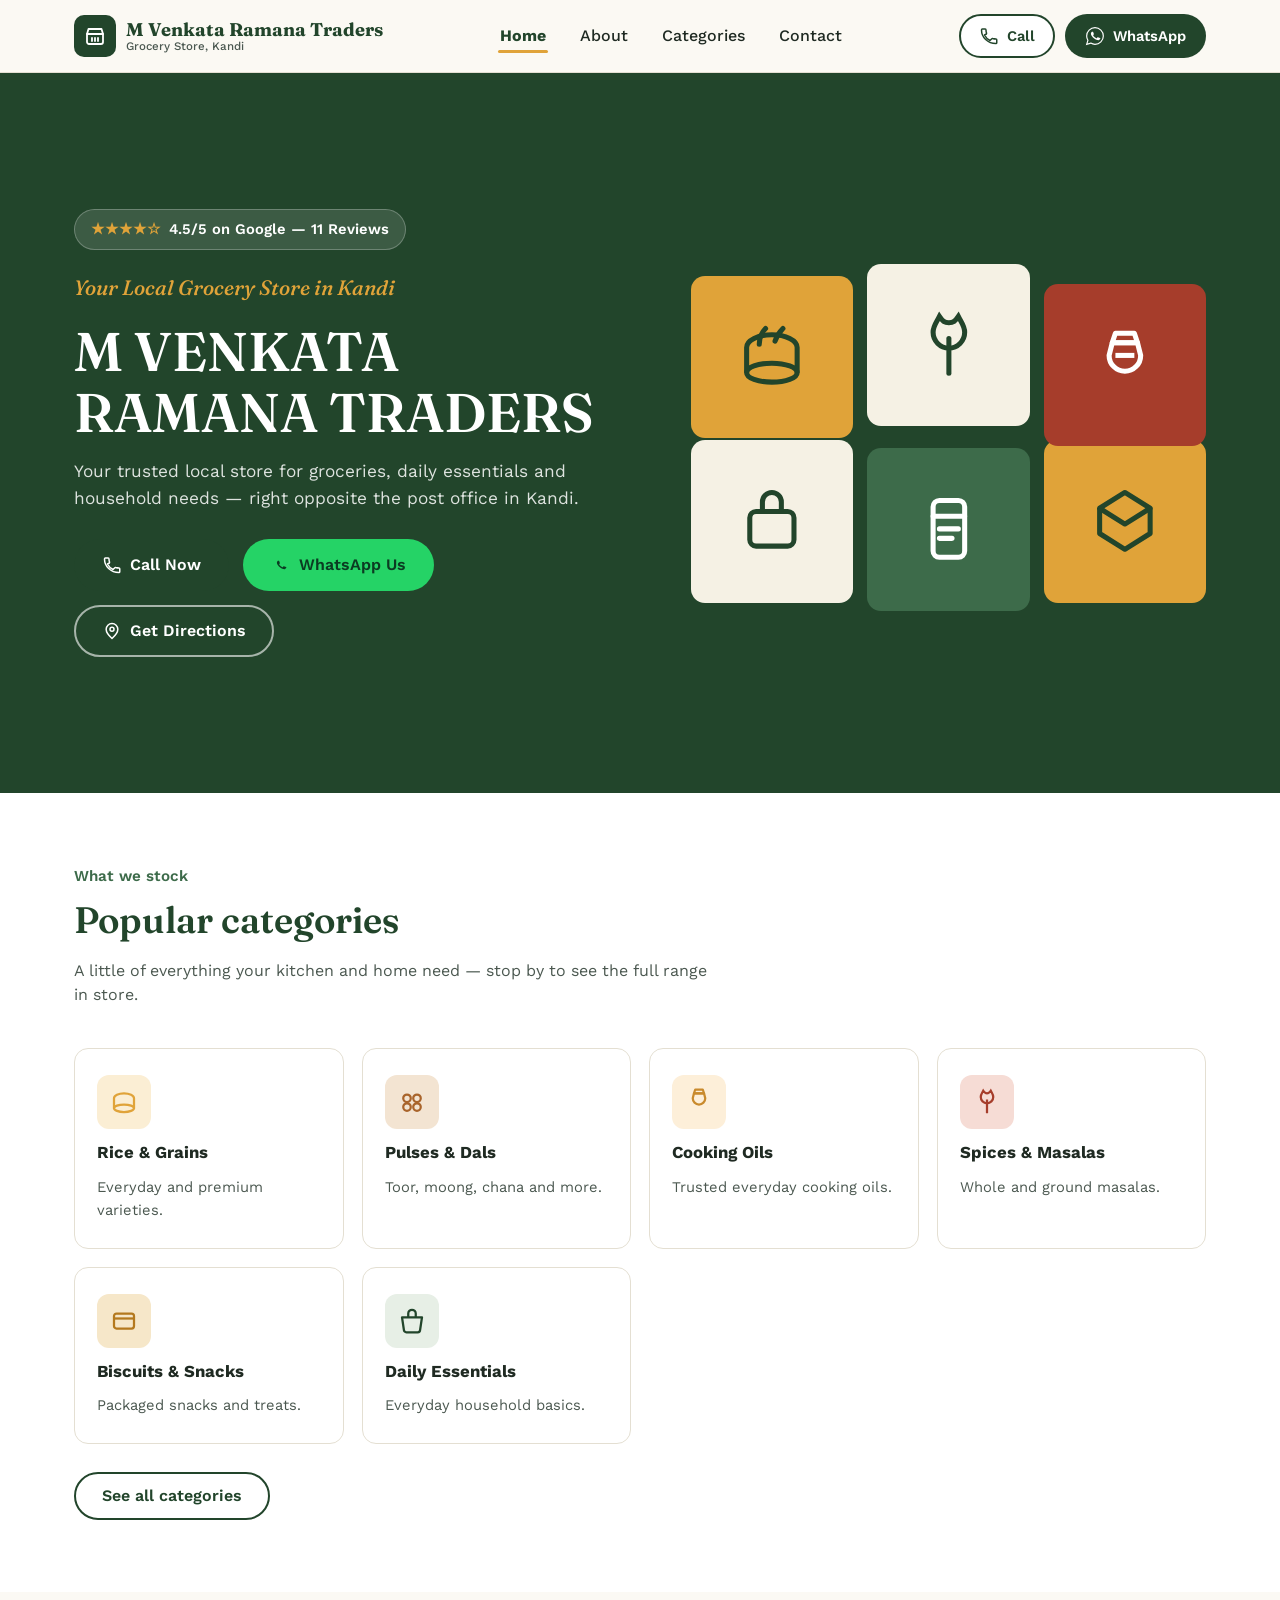
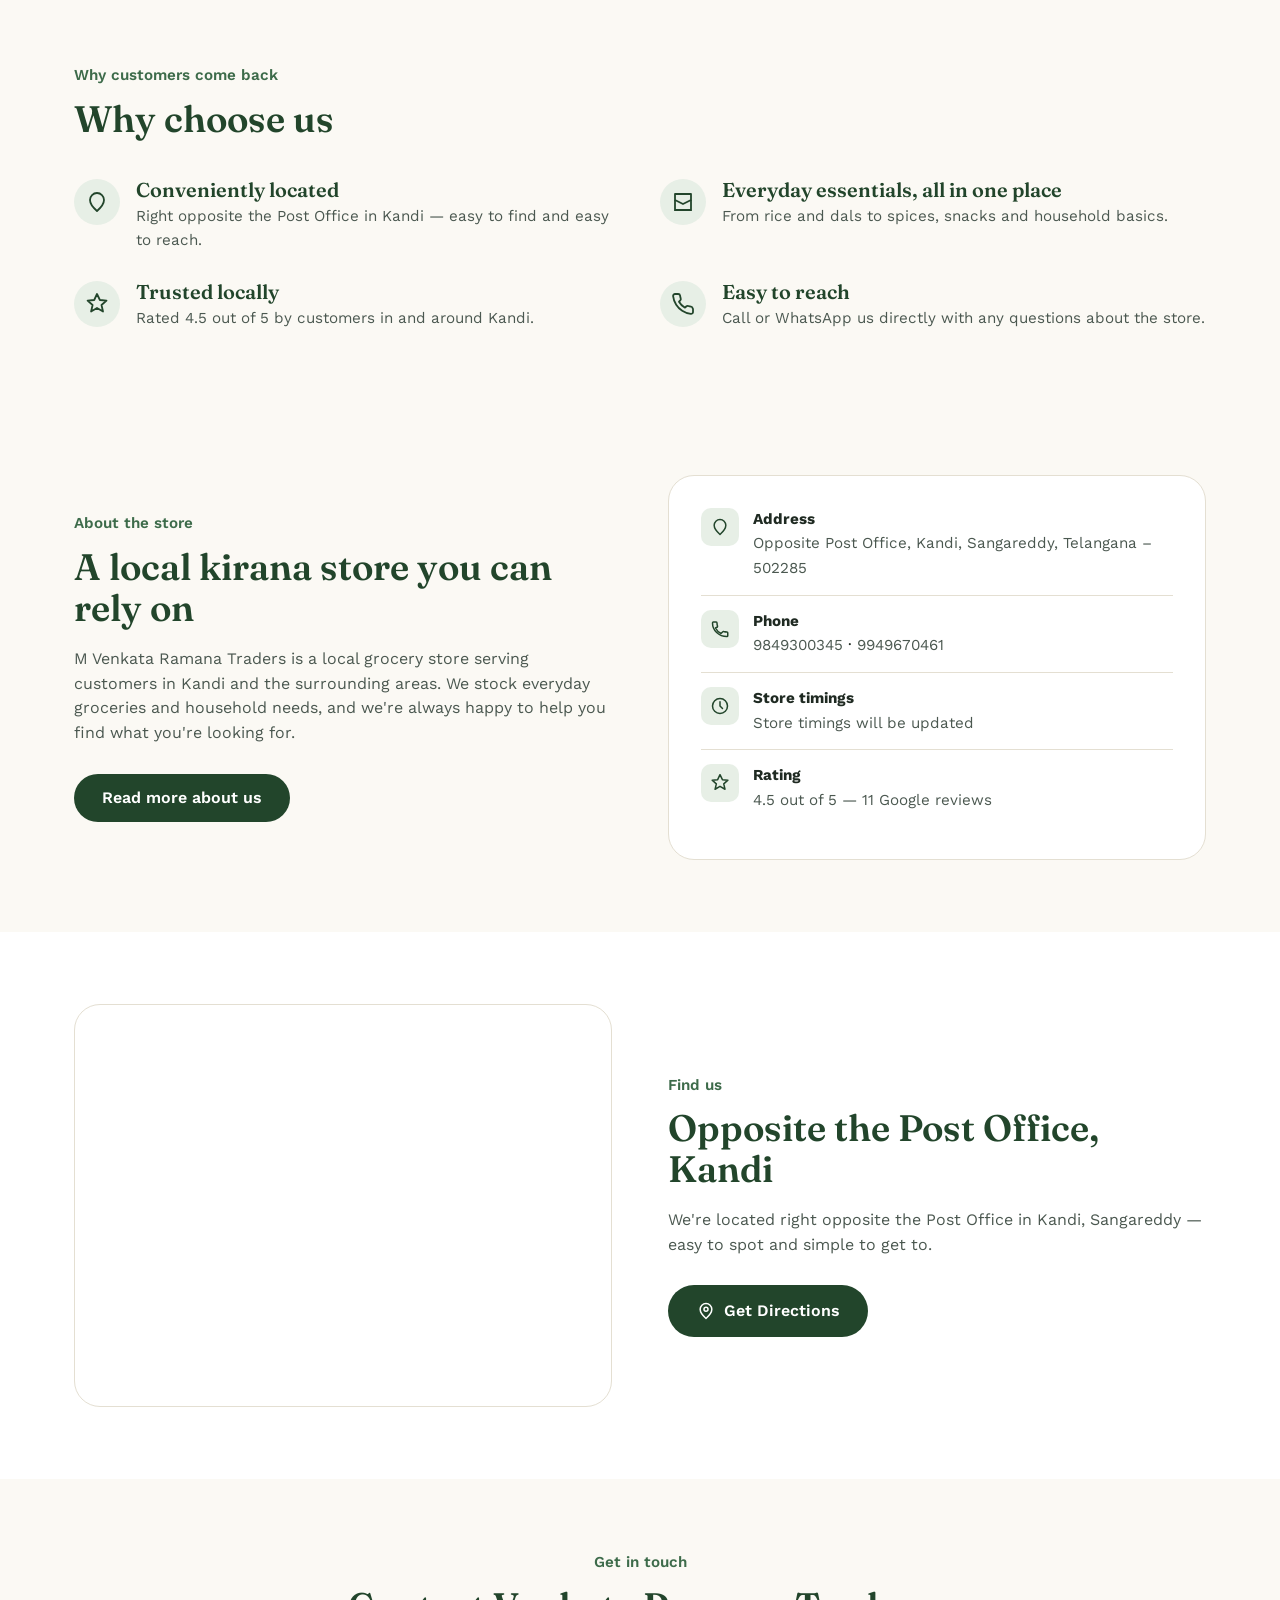
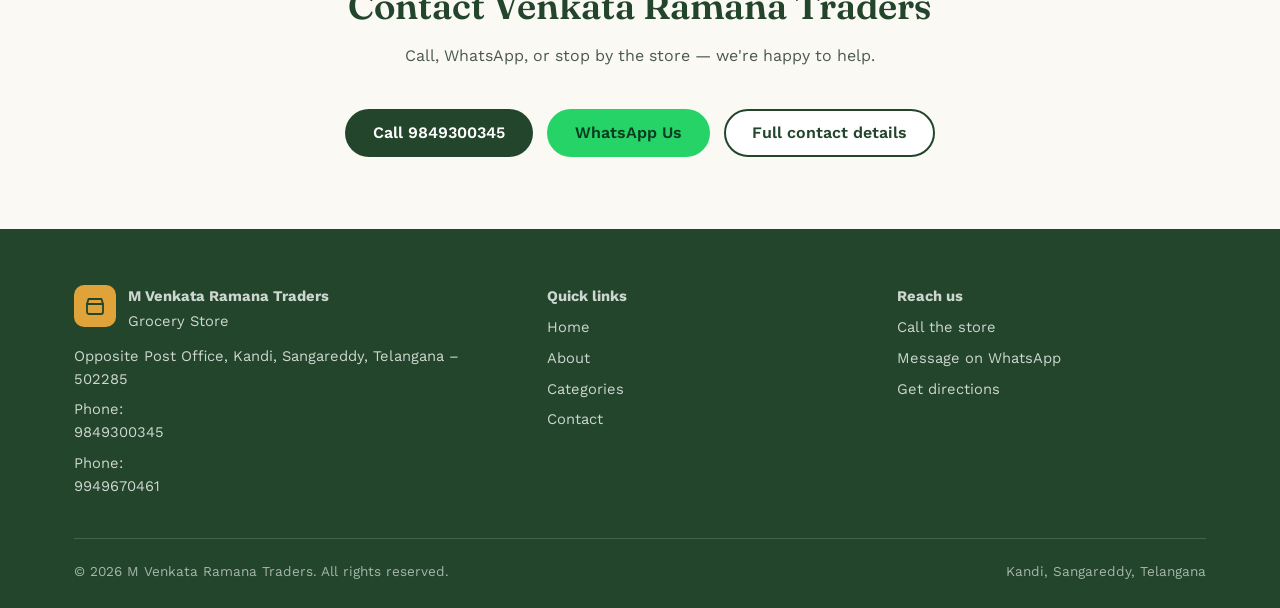
==== venkat-ramana-traders/index.html @ 6e9b3a09 "Add files via upload" ====
<!DOCTYPE html>
<html lang="en">
<head>
<meta charset="UTF-8">
<meta name="viewport" content="width=device-width, initial-scale=1.0">
<title>M Venkata Ramana Traders | Grocery Store in Kandi, Sangareddy</title>
<meta name="description" content="M Venkata Ramana Traders is a trusted local grocery (kirana) store in Kandi, Sangareddy, Telangana, offering rice, pulses, oils, spices, snacks, dairy, personal care and daily essentials. Rated 4.5 stars. Call, WhatsApp or visit us today.">
<meta name="keywords" content="grocery store in Kandi, kirana store in Kandi, M Venkata Ramana Traders, grocery store near Kandi, grocery shop in Sangareddy">
<link rel="canonical" href="/index.html">

<!-- Open Graph -->
<meta property="og:type" content="website">
<meta property="og:title" content="M Venkata Ramana Traders | Grocery Store in Kandi, Sangareddy">
<meta property="og:description" content="Your trusted local store for groceries, daily essentials and household needs in Kandi, Sangareddy, Telangana.">
<meta property="og:locale" content="en_IN">

<link rel="preconnect" href="https://fonts.googleapis.com">
<link rel="preconnect" href="https://fonts.gstatic.com" crossorigin>
<link rel="stylesheet" href="css/style.css">

<script type="application/ld+json">
{
  "@context": "https://schema.org",
  "@type": "GroceryStore",
  "name": "M Venkata Ramana Traders",
  "telephone": ["+91 9849300345", "+91 9948653851"],
  "priceRange": "$",
  "address": {
    "@type": "PostalAddress",
    "streetAddress": "Opposite Post Office",
    "addressLocality": "Kandi",
    "addressRegion": "Telangana",
    "postalCode": "502285",
    "addressCountry": "IN"
  },
  "aggregateRating": {
    "@type": "AggregateRating",
    "ratingValue": "4.5",
    "reviewCount": "11"
  }
}
</script>
</head>
<body>
<a class="skip-link" href="#main">Skip to content</a>

<header class="site-header">
  <nav class="nav" aria-label="Primary">
    <a class="brand" href="index.html">
      <span class="brand-mark" aria-hidden="true">
        <svg viewBox="0 0 24 24" fill="none" stroke="#fff" stroke-width="1.8"><path d="M4 10l1.5-5h13L20 10" stroke-linecap="round" stroke-linejoin="round"/><path d="M4 10h16v8a2 2 0 0 1-2 2H6a2 2 0 0 1-2-2v-8z" stroke-linejoin="round"/><path d="M9 14v3M12 14v3M15 14v3" stroke-linecap="round"/></svg>
      </span>
      <span class="brand-text">M Venkata Ramana Traders<span>Grocery Store, Kandi</span></span>
    </a>
    <ul class="nav-links">
      <li><a href="index.html" aria-current="page">Home</a></li>
      <li><a href="about.html">About</a></li>
      <li><a href="categories.html">Categories</a></li>
      
      <li><a href="contact.html">Contact</a></li>
    </ul>
    <div class="nav-cta">
      <a class="btn btn-directions" href="tel:+919849300345">
        <svg viewBox="0 0 24 24" fill="none" stroke="currentColor" stroke-width="1.8"><path d="M6.6 10.8c1.4 2.8 3.8 5.2 6.6 6.6l2.2-2.2c.3-.3.7-.4 1.1-.2 1.2.4 2.5.6 3.8.6.6 0 1 .4 1 1V20c0 .6-.4 1-1 1C10.5 21 3 13.5 3 4.7c0-.6.4-1 1-1h3.4c.6 0 1 .4 1 1 0 1.3.2 2.6.6 3.8.1.4 0 .8-.2 1.1L6.6 10.8z" stroke-linejoin="round"/></svg>
        Call
      </a>
      <a class="btn btn-call" href="https://wa.me/919849300345?text=Hello%20Venkat%20Ramana%20Traders%2C%20I%20would%20like%20to%20know%20more%20about%20your%20store%20and%20available%20products." target="_blank" rel="noopener">
        <svg viewBox="0 0 24 24" fill="currentColor"><path d="M17.5 14.4c-.3-.1-1.6-.8-1.9-.9-.3-.1-.4-.1-.6.1-.2.3-.7.9-.8 1-.1.2-.3.2-.6.1-.3-.1-1.2-.4-2.2-1.4-.8-.7-1.4-1.6-1.5-1.9-.2-.3 0-.5.1-.6l.4-.5c.1-.2.2-.3.2-.5.1-.2 0-.4 0-.5-.1-.1-.6-1.5-.8-2-.2-.5-.4-.5-.6-.5h-.5c-.2 0-.5.1-.7.3-.2.3-.9.9-.9 2.2s1 2.6 1.1 2.7c.1.2 2 3 4.7 4.3.7.3 1.2.5 1.6.6.7.2 1.3.2 1.8.1.5-.1 1.6-.7 1.9-1.3.2-.6.2-1.1.2-1.2-.1-.1-.3-.2-.5-.3z"/><path d="M12 2C6.5 2 2 6.5 2 12c0 1.9.5 3.6 1.5 5.2L2 22l4.9-1.5C8.4 21.5 10.1 22 12 22c5.5 0 10-4.5 10-10S17.5 2 12 2z" fill="none" stroke="currentColor" stroke-width="1.4"/></svg>
        WhatsApp
      </a>
    </div>
    <button class="nav-toggle" aria-label="Open menu" aria-expanded="false">
      <svg viewBox="0 0 24 24" fill="none" stroke="currentColor" stroke-width="2"><path d="M4 7h16M4 12h16M4 17h16" stroke-linecap="round"/></svg>
    </button>
  </nav>
</header>

<main id="main">

  <!-- HERO -->
  <section class="hero">
    <div class="container">
      <div class="hero-copy">
        <div class="hero-rating">
          <span class="stars" aria-hidden="true">★★★★☆</span>
          4.5/5 on Google — 11 Reviews
        </div>
        <p class="hero-tagline">Your Local Grocery Store in Kandi</p>
        <h1>M VENKATA RAMANA TRADERS</h1>
        <p class="hero-desc">Your trusted local store for groceries, daily essentials and household needs — right opposite the post office in Kandi.</p>
        <div class="btn-row">
          <a class="btn btn-call" href="tel:+919849300345">
            <svg viewBox="0 0 24 24" fill="none" stroke="currentColor" stroke-width="1.8"><path d="M6.6 10.8c1.4 2.8 3.8 5.2 6.6 6.6l2.2-2.2c.3-.3.7-.4 1.1-.2 1.2.4 2.5.6 3.8.6.6 0 1 .4 1 1V20c0 .6-.4 1-1 1C10.5 21 3 13.5 3 4.7c0-.6.4-1 1-1h3.4c.6 0 1 .4 1 1 0 1.3.2 2.6.6 3.8.1.4 0 .8-.2 1.1L6.6 10.8z" stroke-linejoin="round"/></svg>
            Call Now
          </a>
          <a class="btn btn-whatsapp" href="https://wa.me/919849300345?text=Hello%20Venkat%20Ramana%20Traders%2C%20I%20would%20like%20to%20know%20more%20about%20your%20store%20and%20available%20products." target="_blank" rel="noopener">
            <svg viewBox="0 0 24 24" fill="currentColor"><path d="M17.5 14.4c-.3-.1-1.6-.8-1.9-.9-.3-.1-.4-.1-.6.1-.2.3-.7.9-.8 1-.1.2-.3.2-.6.1-.3-.1-1.2-.4-2.2-1.4-.8-.7-1.4-1.6-1.5-1.9-.2-.3 0-.5.1-.6l.4-.5c.1-.2.2-.3.2-.5.1-.2 0-.4 0-.5-.1-.1-.6-1.5-.8-2-.2-.5-.4-.5-.6-.5h-.5c-.2 0-.5.1-.7.3-.2.3-.9.9-.9 2.2s1 2.6 1.1 2.7c.1.2 2 3 4.7 4.3.7.3 1.2.5 1.6.6.7.2 1.3.2 1.8.1.5-.1 1.6-.7 1.9-1.3.2-.6.2-1.1.2-1.2-.1-.1-.3-.2-.5-.3z"/></svg>
            WhatsApp Us
          </a>
          <a class="btn btn-outline-light" href="https://www.google.com/maps/dir/?api=1&destination=Venkat%20Ramana%20Traders%2C%20Opposite%20Post%20Office%2C%20Kandi%2C%20Sangareddy%2C%20Telangana%20502285" target="_blank" rel="noopener">
            <svg viewBox="0 0 24 24" fill="none" stroke="currentColor" stroke-width="1.8"><path d="M12 21s-7-6.1-7-11a7 7 0 1 1 14 0c0 4.9-7 11-7 11z" stroke-linejoin="round"/><circle cx="12" cy="10" r="2.4"/></svg>
            Get Directions
          </a>
        </div>
      </div>
      <div class="hero-art" aria-hidden="true">
        <div class="hero-tile"><svg viewBox="0 0 24 24" fill="none" stroke="#22452B" stroke-width="1.6"><ellipse cx="12" cy="17" rx="8" ry="3"/><path d="M4 17V9a8 4 0 0 1 16 0v8"/><path d="M8 8c0-2 1-4 2-5M13 7c.5-1.5 1.5-3 2.5-4" stroke-linecap="round"/></svg></div>
        <div class="hero-tile"><svg viewBox="0 0 24 24" fill="none" stroke="#22452B" stroke-width="1.6"><path d="M9 3c-1 2-2 3-2 5a5 5 0 0 0 10 0c0-2-1-3-2-5-1 1.5-1.6 2-3 2s-2-.5-3-2z"/><path d="M12 10v11" stroke-linecap="round"/></svg></div>
        <div class="hero-tile"><svg viewBox="0 0 24 24" fill="none" stroke="#fff" stroke-width="1.6"><path d="M9 2h6l1 3H8l1-3z" stroke-linejoin="round"/><path d="M8 5h8l1 4a5 5 0 0 1-10 0l1-4z" stroke-linejoin="round"/><path d="M9 9h6" /></svg></div>
        <div class="hero-tile"><svg viewBox="0 0 24 24" fill="none" stroke="#22452B" stroke-width="1.6"><rect x="5" y="9" width="14" height="11" rx="2"/><path d="M9 9V6a3 3 0 0 1 6 0v3"/></svg></div>
        <div class="hero-tile"><svg viewBox="0 0 24 24" fill="none" stroke="#fff" stroke-width="1.6"><rect x="7" y="3" width="10" height="18" rx="2"/><path d="M7 8h10M9 12h6M9 15h4" stroke-linecap="round"/></svg></div>
        <div class="hero-tile"><svg viewBox="0 0 24 24" fill="none" stroke="#22452B" stroke-width="1.6"><path d="M4 8l8-5 8 5-8 5-8-5z" stroke-linejoin="round"/><path d="M4 8v8l8 5 8-5V8" stroke-linejoin="round"/></svg></div>
      </div>
    </div>
  </section>

  <!-- POPULAR CATEGORIES -->
  <section class="section-alt" id="categories">
    <div class="container">
      <div class="section-head">
        <p class="eyebrow-plain">What we stock</p>
        <h2>Popular categories</h2>
        <p>A little of everything your kitchen and home need — stop by to see the full range in store.</p>
      </div>
      <div class="cat-grid">
        <a class="cat-tile c-rice" href="categories.html#rice">
          <span class="cat-icon"><svg viewBox="0 0 24 24" fill="none" stroke="currentColor" stroke-width="1.8"><ellipse cx="12" cy="17" rx="8" ry="3"/><path d="M4 17V9a8 4 0 0 1 16 0v8"/></svg></span>
          <h3>Rice &amp; Grains</h3>
          <p>Everyday and premium varieties.</p>
        </a>
        <a class="cat-tile c-pulses" href="categories.html#pulses">
          <span class="cat-icon"><svg viewBox="0 0 24 24" fill="none" stroke="currentColor" stroke-width="1.8"><circle cx="8" cy="9" r="3"/><circle cx="16" cy="9" r="3"/><circle cx="8" cy="16" r="3"/><circle cx="16" cy="16" r="3"/></svg></span>
          <h3>Pulses &amp; Dals</h3>
          <p>Toor, moong, chana and more.</p>
        </a>
        <a class="cat-tile c-oil" href="categories.html#oil">
          <span class="cat-icon"><svg viewBox="0 0 24 24" fill="none" stroke="currentColor" stroke-width="1.8"><path d="M9 2h6l1 3H8l1-3z" stroke-linejoin="round"/><path d="M8 5h8l1 4a5 5 0 0 1-10 0l1-4z" stroke-linejoin="round"/></svg></span>
          <h3>Cooking Oils</h3>
          <p>Trusted everyday cooking oils.</p>
        </a>
        <a class="cat-tile c-spices" href="categories.html#spices">
          <span class="cat-icon"><svg viewBox="0 0 24 24" fill="none" stroke="currentColor" stroke-width="1.8"><path d="M9 3c-1 2-2 3-2 5a5 5 0 0 0 10 0c0-2-1-3-2-5-1 1.5-1.6 2-3 2s-2-.5-3-2z"/><path d="M12 10v11"/></svg></span>
          <h3>Spices &amp; Masalas</h3>
          <p>Whole and ground masalas.</p>
        </a>
        <a class="cat-tile c-snacks" href="categories.html#snacks">
          <span class="cat-icon"><svg viewBox="0 0 24 24" fill="none" stroke="currentColor" stroke-width="1.8"><rect x="4" y="6" width="16" height="12" rx="2"/><path d="M4 10h16" /></svg></span>
          <h3>Biscuits &amp; Snacks</h3>
          <p>Packaged snacks and treats.</p>
        </a>
        <a class="cat-tile c-daily" href="categories.html#daily">
          <span class="cat-icon"><svg viewBox="0 0 24 24" fill="none" stroke="currentColor" stroke-width="1.8"><path d="M4 9h16l-1.5 10a2 2 0 0 1-2 2H7.5a2 2 0 0 1-2-2L4 9z" stroke-linejoin="round"/><path d="M9 9V6a3 3 0 0 1 6 0v3"/></svg></span>
          <h3>Daily Essentials</h3>
          <p>Everyday household basics.</p>
        </a>
      </div>
      <div class="btn-row">
        <a class="btn btn-directions" href="categories.html">See all categories</a>
      </div>
    </div>
  </section>

  <!-- WHY CHOOSE US -->
  <section>
    <div class="container">
      <div class="section-head">
        <p class="eyebrow-plain">Why customers come back</p>
        <h2>Why choose us</h2>
      </div>
      <div class="reasons">
        <div class="reason">
          <span class="reason-icon"><svg viewBox="0 0 24 24" fill="none" stroke="currentColor" stroke-width="1.8"><path d="M12 21s-7-6.1-7-11a7 7 0 1 1 14 0c0 4.9-7 11-7 11z" stroke-linejoin="round"/></svg></span>
          <div>
            <h3>Conveniently located</h3>
            <p>Right opposite the Post Office in Kandi — easy to find and easy to reach.</p>
          </div>
        </div>
        <div class="reason">
          <span class="reason-icon"><svg viewBox="0 0 24 24" fill="none" stroke="currentColor" stroke-width="1.8"><path d="M4 4h16v6l-8 4-8-4V4z" stroke-linejoin="round"/><path d="M4 10v10h16V10" /></svg></span>
          <div>
            <h3>Everyday essentials, all in one place</h3>
            <p>From rice and dals to spices, snacks and household basics.</p>
          </div>
        </div>
        <div class="reason">
          <span class="reason-icon"><svg viewBox="0 0 24 24" fill="none" stroke="currentColor" stroke-width="1.8"><path d="M12 2l2.9 6 6.6.6-5 4.4 1.5 6.5L12 16l-5.9 3.5 1.5-6.5-5-4.4 6.6-.6L12 2z" stroke-linejoin="round"/></svg></span>
          <div>
            <h3>Trusted locally</h3>
            <p>Rated 4.5 out of 5 by customers in and around Kandi.</p>
          </div>
        </div>
        <div class="reason">
          <span class="reason-icon"><svg viewBox="0 0 24 24" fill="none" stroke="currentColor" stroke-width="1.8"><path d="M22 16.9v3a2 2 0 0 1-2.2 2 19.8 19.8 0 0 1-8.6-3.1 19.5 19.5 0 0 1-6-6 19.8 19.8 0 0 1-3.1-8.6A2 2 0 0 1 4.1 2h3a2 2 0 0 1 2 1.7c.1.9.3 1.8.6 2.7a2 2 0 0 1-.5 2.1L8 9.7a16 16 0 0 0 6 6l1.2-1.2a2 2 0 0 1 2.1-.5c.9.3 1.8.5 2.7.6a2 2 0 0 1 1.7 2z" stroke-linejoin="round"/></svg></span>
          <div>
            <h3>Easy to reach</h3>
            <p>Call or WhatsApp us directly with any questions about the store.</p>
          </div>
        </div>
      </div>
    </div>
  </section>
  <!-- ABOUT PREVIEW -->
  <section id="about">
    <div class="container split">
      <div>
        <p class="eyebrow-plain">About the store</p>
        <h2>A local kirana store you can rely on</h2>
        <p>M Venkata Ramana Traders is a local grocery store serving customers in Kandi and the surrounding areas. We stock everyday groceries and household needs, and we're always happy to help you find what you're looking for.</p>
        <div class="btn-row">
          <a class="btn btn-call" href="about.html">Read more about us</a>
        </div>
      </div>
      <div class="info-card">
        <div class="info-row">
          <span class="icon"><svg viewBox="0 0 24 24" fill="none" stroke="currentColor" stroke-width="1.8"><path d="M12 21s-7-6.1-7-11a7 7 0 1 1 14 0c0 4.9-7 11-7 11z" stroke-linejoin="round"/></svg></span>
          <div><strong>Address</strong><span>Opposite Post Office, Kandi, Sangareddy, Telangana – 502285</span></div>
        </div>
        <div class="info-row">
          <span class="icon"><svg viewBox="0 0 24 24" fill="none" stroke="currentColor" stroke-width="1.8"><path d="M6.6 10.8c1.4 2.8 3.8 5.2 6.6 6.6l2.2-2.2c.3-.3.7-.4 1.1-.2 1.2.4 2.5.6 3.8.6.6 0 1 .4 1 1V20c0 .6-.4 1-1 1C10.5 21 3 13.5 3 4.7c0-.6.4-1 1-1h3.4c.6 0 1 .4 1 1 0 1.3.2 2.6.6 3.8.1.4 0 .8-.2 1.1L6.6 10.8z" stroke-linejoin="round"/></svg></span>
          <div><strong>Phone</strong><a href="tel:+919849300345">9849300345</a> &middot; <a href="tel:+919949670461">9949670461</a></div>
        </div>
        <div class="info-row">
          <span class="icon"><svg viewBox="0 0 24 24" fill="none" stroke="currentColor" stroke-width="1.8"><circle cx="12" cy="12" r="9"/><path d="M12 7v5l3 3" stroke-linecap="round"/></svg></span>
          <div><strong>Store timings</strong><span>Store timings will be updated</span></div>
        </div>
        <div class="info-row">
          <span class="icon"><svg viewBox="0 0 24 24" fill="none" stroke="currentColor" stroke-width="1.8"><path d="M12 2l2.9 6 6.6.6-5 4.4 1.5 6.5L12 16l-5.9 3.5 1.5-6.5-5-4.4 6.6-.6L12 2z" stroke-linejoin="round"/></svg></span>
          <div><strong>Rating</strong><span>4.5 out of 5 — 11 Google reviews</span></div>
        </div>
      </div>
    </div>
  </section>

  <!-- LOCATION -->
  <section class="section-alt" id="location">
    <div class="container split split-reverse">
      <div class="map-wrap">
        <iframe
          title="Map showing the location of M Venkata Ramana Traders, opposite Post Office, Kandi, Sangareddy"
          src="https://www.google.com/maps?q=Venkat+Ramana+Traders,+Opposite+Post+Office,+Kandi,+Sangareddy,+Telangana+502285&output=embed"
          loading="lazy"
          referrerpolicy="no-referrer-when-downgrade">
        </iframe>
      </div>
      <div>
        <p class="eyebrow-plain">Find us</p>
        <h2>Opposite the Post Office, Kandi</h2>
        <p>We're located right opposite the Post Office in Kandi, Sangareddy — easy to spot and simple to get to.</p>
        <div class="btn-row">
          <a class="btn btn-call" href="https://www.google.com/maps/dir/?api=1&destination=Venkat%20Ramana%20Traders%2C%20Opposite%20Post%20Office%2C%20Kandi%2C%20Sangareddy%2C%20Telangana%20502285" target="_blank" rel="noopener">
            <svg viewBox="0 0 24 24" fill="none" stroke="currentColor" stroke-width="1.8"><path d="M12 21s-7-6.1-7-11a7 7 0 1 1 14 0c0 4.9-7 11-7 11z" stroke-linejoin="round"/><circle cx="12" cy="10" r="2.4"/></svg>
            Get Directions
          </a>
        </div>
      </div>
    </div>
  </section>

  <!-- CONTACT -->
  <section id="contact">
    <div class="container">
      <div class="section-head center">
        <p class="eyebrow-plain">Get in touch</p>
        <h2>Contact Venkata Ramana Traders</h2>
        <p>Call, WhatsApp, or stop by the store — we're happy to help.</p>
      </div>
      <div class="btn-row" style="justify-content:center;">
        <a class="btn btn-call" href="tel:+919849300345">Call 9849300345</a>
        <a class="btn btn-whatsapp" href="https://wa.me/919849300345?text=Hello%20M%20Venkat%20Ramana%20Traders%2C%20I%20would%20like%20to%20know%20more%20about%20your%20store%20and%20available%20products." target="_blank" rel="noopener">WhatsApp Us</a>
        <a class="btn btn-directions" href="contact.html">Full contact details</a>
      </div>
    </div>
  </section>

</main>

<footer class="site-footer">
  <div class="container">
    <div class="footer-grid">
      <div class="footer-col">
        <div class="footer-brand">
          <span class="brand-mark" aria-hidden="true">
            <svg viewBox="0 0 24 24" fill="none" stroke="#22452B" stroke-width="1.8"><path d="M4 10l1.5-5h13L20 10" stroke-linecap="round" stroke-linejoin="round"/><path d="M4 10h16v8a2 2 0 0 1-2 2H6a2 2 0 0 1-2-2v-8z" stroke-linejoin="round"/></svg>
          </span>
          <div>
            <p class="footer-title" style="margin-bottom:2px;">M Venkata Ramana Traders</p>
            <p style="margin:0;">Grocery Store</p>
          </div>
        </div>
        <p>Opposite Post Office, Kandi, Sangareddy, Telangana – 502285</p>
        <p>Phone: <a href="tel:+919849300345">9849300345</a></p>
        <p>Phone: <a href="tel:+919949670461">9949670461</a></p>
      </div>
      <div class="footer-col">
        <p class="footer-title">Quick links</p>
        <a href="index.html">Home</a>
        <a href="about.html">About</a>
        <a href="categories.html">Categories</a>
        
        <a href="contact.html">Contact</a>
      </div>
      <div class="footer-col">
        <p class="footer-title">Reach us</p>
        <a href="tel:+919849300345">Call the store</a>
        <a href="https://wa.me/919849300345?text=Hello%20M%20Venkat%20Ramana%20Traders%2C%20I%20would%20like%20to%20know%20more%20about%20your%20store%20and%20available%20products." target="_blank" rel="noopener">Message on WhatsApp</a>
        <a href="https://www.google.com/maps/dir/?api=1&destination=Venkat%20Ramana%20Traders%2C%20Opposite%20Post%20Office%2C%20Kandi%2C%20Sangareddy%2C%20Telangana%20502285" target="_blank" rel="noopener">Get directions</a>
      </div>
    </div>
    <div class="footer-bottom">
      <span>&copy; 2026 M Venkata Ramana Traders. All rights reserved.</span>
      <span>Kandi, Sangareddy, Telangana</span>
    </div>
  </div>
</footer>

<div class="mobile-action-bar">
  <a class="call" href="tel:+919849300345">
    <svg viewBox="0 0 24 24" fill="none" stroke="currentColor" stroke-width="1.8"><path d="M6.6 10.8c1.4 2.8 3.8 5.2 6.6 6.6l2.2-2.2c.3-.3.7-.4 1.1-.2 1.2.4 2.5.6 3.8.6.6 0 1 .4 1 1V20c0 .6-.4 1-1 1C10.5 21 3 13.5 3 4.7c0-.6.4-1 1-1h3.4c.6 0 1 .4 1 1 0 1.3.2 2.6.6 3.8.1.4 0 .8-.2 1.1L6.6 10.8z" stroke-linejoin="round"/></svg>
    Call
  </a>
  <a class="whatsapp" href="https://wa.me/919849300345?text=Hello%20Venkat%20Ramana%20Traders%2C%20I%20would%20like%20to%20know%20more%20about%20your%20store%20and%20available%20products." target="_blank" rel="noopener">
    <svg viewBox="0 0 24 24" fill="currentColor"><path d="M17.5 14.4c-.3-.1-1.6-.8-1.9-.9-.3-.1-.4-.1-.6.1-.2.3-.7.9-.8 1-.1.2-.3.2-.6.1-.3-.1-1.2-.4-2.2-1.4-.8-.7-1.4-1.6-1.5-1.9-.2-.3 0-.5.1-.6l.4-.5c.1-.2.2-.3.2-.5.1-.2 0-.4 0-.5-.1-.1-.6-1.5-.8-2-.2-.5-.4-.5-.6-.5h-.5c-.2 0-.5.1-.7.3-.2.3-.9.9-.9 2.2s1 2.6 1.1 2.7c.1.2 2 3 4.7 4.3.7.3 1.2.5 1.6.6.7.2 1.3.2 1.8.1.5-.1 1.6-.7 1.9-1.3.2-.6.2-1.1.2-1.2-.1-.1-.3-.2-.5-.3z"/><path d="M12 2C6.5 2 2 6.5 2 12c0 1.9.5 3.6 1.5 5.2L2 22l4.9-1.5C8.4 21.5 10.1 22 12 22c5.5 0 10-4.5 10-10S17.5 2 12 2z" fill="none" stroke="currentColor" stroke-width="1.4"/></svg>
    WhatsApp
  </a>
</div>

<script src="js/main.js"></script>
</body>
</html>
---- venkat-ramana-traders/css/style.css ----
/* ==========================================================================
   Venkat Ramana Traders — Stylesheet
   Design language: warm kirana-shop palette (curry-leaf green, turmeric,
   vermillion) — deliberately avoids generic SaaS-card / cream+terracotta
   defaults. Display serif for personality, clean sans for body/UI.
   ========================================================================== */

@import url('https://fonts.googleapis.com/css2?family=Fraunces:opsz,wght@9..144,300;9..144,500;9..144,600;9..144,700&family=Work+Sans:wght@400;500;600;700&display=swap');

:root {
  /* Color tokens */
  --green-deep: #22452B;
  --green-mid: #3D6B4A;
  --green-pale: #E7EFE6;
  --turmeric: #E0A339;
  --turmeric-pale: #FBEED4;
  --chili: #A63D2B;
  --chili-dark: #832F21;
  --bg: #FBF9F4;
  --paper: #FFFFFF;
  --ink: #1F2A22;
  --ink-soft: #4B5850;
  --line: #E4DFD2;

  /* Type */
  --font-display: 'Fraunces', Georgia, serif;
  --font-body: 'Work Sans', -apple-system, BlinkMacSystemFont, 'Segoe UI', sans-serif;

  /* Layout */
  --max-width: 1180px;
  --radius-md: 14px;
  --radius-lg: 26px;
  --radius-pill: 999px;
}

* { box-sizing: border-box; }
html { scroll-behavior: smooth; }

body {
  margin: 0;
  font-family: var(--font-body);
  background: var(--bg);
  color: var(--ink);
  line-height: 1.55;
  -webkit-font-smoothing: antialiased;
}

img { max-width: 100%; display: block; }
a { color: inherit; }

h1, h2, h3, h4 {
  font-family: var(--font-display);
  color: var(--green-deep);
  line-height: 1.12;
  margin: 0 0 0.5em;
  font-weight: 600;
}

h1 { font-size: clamp(2.1rem, 5vw, 3.4rem); font-weight: 600; }
h2 { font-size: clamp(1.6rem, 3.4vw, 2.3rem); }
h3 { font-size: 1.25rem; }

p { margin: 0 0 1em; color: var(--ink-soft); }

.container {
  max-width: var(--max-width);
  margin: 0 auto;
  padding: 0 24px;
}

.eyebrow-plain {
  font-family: var(--font-body);
  font-weight: 600;
  color: var(--green-mid);
  font-size: 0.95rem;
  margin-bottom: 10px;
}

section { padding: 72px 0; }
.section-tight { padding: 48px 0; }
.section-alt { background: var(--paper); }

.section-head {
  max-width: 640px;
  margin-bottom: 40px;
}
.section-head.center { margin-left: auto; margin-right: auto; text-align: center; }

/* Skip link for accessibility */
.skip-link {
  position: absolute;
  left: -9999px;
  top: 0;
  background: var(--green-deep);
  color: #fff;
  padding: 12px 18px;
  border-radius: 0 0 8px 0;
  z-index: 200;
}
.skip-link:focus {
  left: 0;
}

/* Focus visibility */
a:focus-visible,
button:focus-visible,
input:focus-visible,
textarea:focus-visible {
  outline: 3px solid var(--turmeric);
  outline-offset: 2px;
}

/* ---------------------------- Buttons ---------------------------- */
.btn {
  display: inline-flex;
  align-items: center;
  justify-content: center;
  gap: 8px;
  padding: 14px 26px;
  border-radius: var(--radius-pill);
  font-family: var(--font-body);
  font-weight: 600;
  font-size: 1rem;
  text-decoration: none;
  border: 2px solid transparent;
  cursor: pointer;
  transition: transform 0.15s ease, box-shadow 0.15s ease, background-color 0.15s ease;
  line-height: 1;
}
.btn svg { width: 20px; height: 20px; flex-shrink: 0; }
.btn:hover { transform: translateY(-2px); }

.btn-call {
  background: var(--green-deep);
  color: #fff;
}
.btn-call:hover { background: var(--green-mid); }

.btn-whatsapp {
  background: #25D366;
  color: #0B3B22;
}
.btn-whatsapp:hover { background: #1FBD5B; }

.btn-directions {
  background: var(--paper);
  color: var(--green-deep);
  border-color: var(--green-deep);
}
.btn-directions:hover { background: var(--green-pale); }

.btn-outline-light {
  background: transparent;
  color: #fff;
  border-color: rgba(255,255,255,0.6);
}
.btn-outline-light:hover { background: rgba(255,255,255,0.12); }

.btn-block { width: 100%; }

.btn-row {
  display: flex;
  flex-wrap: wrap;
  gap: 14px;
  margin-top: 28px;
}

/* ---------------------------- Navbar ---------------------------- */
.site-header {
  position: sticky;
  top: 0;
  z-index: 100;
  background: rgba(251, 249, 244, 0.92);
  backdrop-filter: saturate(180%) blur(10px);
  border-bottom: 1px solid var(--line);
}

.nav {
  max-width: var(--max-width);
  margin: 0 auto;
  padding: 14px 24px;
  display: flex;
  align-items: center;
  justify-content: space-between;
  gap: 20px;
}

.brand {
  display: flex;
  align-items: center;
  gap: 10px;
  text-decoration: none;
}
.brand-mark {
  width: 42px;
  height: 42px;
  border-radius: 10px;
  background: var(--green-deep);
  display: flex;
  align-items: center;
  justify-content: center;
  flex-shrink: 0;
}
.brand-mark svg { width: 24px; height: 24px; }
.brand-text {
  font-family: var(--font-display);
  font-weight: 700;
  font-size: 1.15rem;
  color: var(--green-deep);
  line-height: 1.15;
}
.brand-text span {
  display: block;
  font-family: var(--font-body);
  font-weight: 500;
  font-size: 0.72rem;
  color: var(--ink-soft);
}

.nav-links {
  display: flex;
  align-items: center;
  gap: 30px;
  list-style: none;
  margin: 0;
  padding: 0;
}
.nav-links a {
  text-decoration: none;
  font-weight: 500;
  color: var(--ink);
  position: relative;
  padding: 6px 2px;
}
.nav-links a[aria-current="page"] {
  color: var(--green-deep);
  font-weight: 700;
}
.nav-links a[aria-current="page"]::after {
  content: "";
  position: absolute;
  left: 0; right: 0; bottom: -2px;
  height: 3px;
  background: var(--turmeric);
  border-radius: 3px;
}

.nav-cta {
  display: flex;
  gap: 10px;
}
.nav-cta .btn { padding: 10px 18px; font-size: 0.92rem; }

.nav-toggle {
  display: none;
  background: none;
  border: none;
  cursor: pointer;
  padding: 8px;
}
.nav-toggle svg { width: 28px; height: 28px; color: var(--green-deep); }

/* ---------------------------- Hero ---------------------------- */
.hero {
  background: var(--green-deep);
  color: #fff;
  position: relative;
  overflow: hidden;
}
.hero .container {
  display: grid;
  grid-template-columns: 1.05fr 0.95fr;
  gap: 48px;
  align-items: center;
  padding-top: 64px;
  padding-bottom: 64px;
}
.hero-rating {
  display: inline-flex;
  align-items: center;
  gap: 8px;
  background: rgba(255,255,255,0.12);
  border: 1px solid rgba(255,255,255,0.25);
  padding: 8px 16px;
  border-radius: var(--radius-pill);
  font-weight: 600;
  font-size: 0.92rem;
  margin-bottom: 22px;
}
.hero-rating .stars { color: var(--turmeric); letter-spacing: 1px; }

.hero h1 { color: #fff; margin-bottom: 14px; }
.hero-tagline {
  font-family: var(--font-display);
  font-style: italic;
  font-weight: 500;
  font-size: 1.3rem;
  color: var(--turmeric);
  margin-bottom: 18px;
}
.hero-desc {
  color: rgba(255,255,255,0.85);
  font-size: 1.08rem;
  max-width: 46ch;
}

.hero-art {
  display: grid;
  grid-template-columns: repeat(3, 1fr);
  gap: 14px;
}
.hero-tile {
  aspect-ratio: 1;
  border-radius: var(--radius-md);
  display: flex;
  align-items: center;
  justify-content: center;
  padding: 18px;
}
.hero-tile svg { width: 60%; height: 60%; }
.hero-tile:nth-child(1) { background: var(--turmeric); transform: translateY(12px); }
.hero-tile:nth-child(2) { background: #F5F1E4; }
.hero-tile:nth-child(3) { background: var(--chili); transform: translateY(20px); }
.hero-tile:nth-child(4) { background: #F5F1E4; }
.hero-tile:nth-child(5) { background: var(--green-mid); transform: translateY(8px); }
.hero-tile:nth-child(6) { background: var(--turmeric); }

/* ---------------------------- Category tiles ---------------------------- */
.cat-grid {
  display: grid;
  grid-template-columns: repeat(auto-fill, minmax(220px, 1fr));
  gap: 18px;
}
.cat-tile {
  background: var(--paper);
  border-radius: var(--radius-md);
  padding: 26px 22px;
  border: 1px solid var(--line);
  display: flex;
  flex-direction: column;
  gap: 14px;
  text-decoration: none;
}
.cat-icon {
  width: 54px;
  height: 54px;
  border-radius: 12px;
  display: flex;
  align-items: center;
  justify-content: center;
}
.cat-icon svg { width: 30px; height: 30px; }
.cat-tile h3 { margin: 0; color: var(--ink); font-family: var(--font-body); font-weight: 700; font-size: 1.05rem; }
.cat-tile p { margin: 0; font-size: 0.92rem; }

/* Category color variety, tied to product type rather than repeated identically */
.cat-tile.c-rice .cat-icon { background: var(--turmeric-pale); color: var(--turmeric); }
.cat-tile.c-pulses .cat-icon { background: #F3E4D2; color: #A9642B; }
.cat-tile.c-oil .cat-icon { background: #FDEFD9; color: #C98A2C; }
.cat-tile.c-spices .cat-icon { background: #F6DCD5; color: var(--chili); }
.cat-tile.c-snacks .cat-icon { background: #F6E7C9; color: #B4791E; }
.cat-tile.c-beverages .cat-icon { background: #E1EEE3; color: var(--green-mid); }
.cat-tile.c-dairy .cat-icon { background: #EAF2FB; color: #3E6FA8; }
.cat-tile.c-personal .cat-icon { background: #F1E6F3; color: #7C4A87; }
.cat-tile.c-cleaning .cat-icon { background: #DFEFEA; color: #2A7A63; }
.cat-tile.c-daily .cat-icon { background: var(--green-pale); color: var(--green-deep); }

/* ---------------------------- Why choose us ---------------------------- */
.reasons {
  display: grid;
  grid-template-columns: repeat(2, 1fr);
  gap: 28px 40px;
}
.reason {
  display: flex;
  gap: 16px;
  align-items: flex-start;
}
.reason-icon {
  width: 46px;
  height: 46px;
  border-radius: 50%;
  background: var(--green-pale);
  color: var(--green-deep);
  display: flex;
  align-items: center;
  justify-content: center;
  flex-shrink: 0;
}
.reason-icon svg { width: 24px; height: 24px; }
.reason h3 { margin-bottom: 4px; }
.reason p { margin: 0; font-size: 0.95rem; }


/* ---------------------------- About / Location split ---------------------------- */
.split {
  display: grid;
  grid-template-columns: 1fr 1fr;
  gap: 56px;
  align-items: center;
}
.split-reverse { grid-template-columns: 1fr 1fr; }

.info-card {
  background: var(--paper);
  border: 1px solid var(--line);
  border-radius: var(--radius-lg);
  padding: 32px;
}
.info-row {
  display: flex;
  gap: 14px;
  padding: 14px 0;
  border-top: 1px solid var(--line);
}
.info-row:first-child { border-top: none; padding-top: 0; }
.info-row .icon {
  width: 38px;
  height: 38px;
  border-radius: 10px;
  background: var(--green-pale);
  color: var(--green-deep);
  display: flex;
  align-items: center;
  justify-content: center;
  flex-shrink: 0;
}
.info-row .icon svg { width: 20px; height: 20px; }
.info-row strong { display: block; color: var(--ink); font-size: 0.95rem; }
.info-row span, .info-row a { font-size: 0.95rem; color: var(--ink-soft); text-decoration: none; }
.info-row a:hover { color: var(--green-deep); text-decoration: underline; }

.map-wrap {
  border-radius: var(--radius-lg);
  overflow: hidden;
  border: 1px solid var(--line);
  aspect-ratio: 4/3;
}
.map-wrap iframe { width: 100%; height: 100%; border: 0; }

/* ---------------------------- Hours table ---------------------------- */
.hours-card {
  background: var(--paper);
  border: 1px solid var(--line);
  border-radius: var(--radius-lg);
  padding: 32px;
}
.hours-placeholder {
  display: flex;
  align-items: center;
  gap: 16px;
  padding: 18px;
  background: var(--green-pale);
  border-radius: var(--radius-md);
}
.hours-placeholder .icon {
  width: 42px; height: 42px; border-radius: 10px;
  background: var(--green-deep); color: #fff;
  display: flex; align-items: center; justify-content: center; flex-shrink: 0;
}
.hours-placeholder .icon svg { width: 22px; height: 22px; }
.hours-placeholder p { margin: 0; color: var(--green-deep); font-weight: 600; }

/* ---------------------------- Rating badge (reused) ---------------------------- */
.rating-inline {
  display: inline-flex;
  align-items: center;
  gap: 8px;
  font-weight: 600;
  color: var(--ink);
}
.rating-inline .stars { color: var(--turmeric); }

/* ---------------------------- Footer ---------------------------- */
.site-footer {
  background: var(--green-deep);
  color: rgba(255,255,255,0.85);
  padding: 56px 0 26px;
}
.footer-grid {
  display: grid;
  grid-template-columns: 1.4fr 1fr 1fr;
  gap: 40px;
  padding-bottom: 32px;
  border-bottom: 1px solid rgba(255,255,255,0.16);
}
.footer-brand { display: flex; gap: 12px; align-items: flex-start; margin-bottom: 12px;}
.footer-brand .brand-mark { background: var(--turmeric); }
.footer-title {
  font-family: var(--font-body);
  font-weight: 700;
  color: #fff;
  margin-bottom: 14px;
  font-size: 0.95rem;
}
.footer-col p, .footer-col a {
  font-size: 0.92rem;
  color: rgba(255,255,255,0.78);
  text-decoration: none;
  display: block;
  margin-bottom: 8px;
}
.footer-col a:hover { color: var(--turmeric); }
.footer-bottom {
  display: flex;
  justify-content: space-between;
  align-items: center;
  padding-top: 22px;
  font-size: 0.85rem;
  color: rgba(255,255,255,0.6);
  flex-wrap: wrap;
  gap: 10px;
}

/* ---------------------------- Sticky mobile action bar ---------------------------- */
.mobile-action-bar {
  display: none;
}

/* ---------------------------- Page header (inner pages) ---------------------------- */
.page-hero {
  background: var(--green-deep);
  color: #fff;
  padding: 52px 0;
}
.page-hero h1 { color: #fff; margin-bottom: 8px; }
.page-hero p { color: rgba(255,255,255,0.82); margin: 0; max-width: 60ch; }
.breadcrumb {
  font-size: 0.85rem;
  color: rgba(255,255,255,0.65);
  margin-bottom: 14px;
}
.breadcrumb a { color: rgba(255,255,255,0.85); text-decoration: none; }
.breadcrumb a:hover { text-decoration: underline; }

/* ---------------------------- Utility ---------------------------- */
.text-center { text-align: center; }
.mt-0 { margin-top: 0; }

/* ---------------------------- Responsive ---------------------------- */
@media (max-width: 960px) {
  .hero .container { grid-template-columns: 1fr; padding-top: 40px; }
  .hero-art { order: -1; max-width: 420px; margin: 0 auto; }
  .split, .split-reverse { grid-template-columns: 1fr; gap: 32px; }
  .split-reverse .map-wrap { order: -1; }
  .footer-grid { grid-template-columns: 1fr; gap: 28px; }
  .reasons { grid-template-columns: 1fr; }
}

@media (max-width: 760px) {
  .nav-links, .nav-cta { display: none; }
  .nav-toggle { display: inline-flex; }
  .site-header.open .nav-links {
    display: flex;
    flex-direction: column;
    align-items: flex-start;
    gap: 4px;
    position: absolute;
    top: 100%;
    left: 0;
    right: 0;
    background: var(--paper);
    padding: 14px 24px 20px;
    border-bottom: 1px solid var(--line);
  }
  .site-header.open .nav-links a { padding: 10px 0; width: 100%; }
  .site-header.open .nav-cta {
    display: flex;
    position: absolute;
    top: calc(100% + 168px);
    left: 0; right: 0;
    padding: 0 24px 18px;
    background: var(--paper);
  }
  section { padding: 52px 0; }
  .mobile-action-bar {
    display: flex;
    position: fixed;
    bottom: 0; left: 0; right: 0;
    z-index: 90;
    box-shadow: 0 -4px 16px rgba(0,0,0,0.12);
  }
  .mobile-action-bar a {
    flex: 1;
    text-align: center;
    padding: 14px 10px;
    font-weight: 700;
    text-decoration: none;
    display: flex;
    align-items: center;
    justify-content: center;
    gap: 8px;
    font-size: 0.95rem;
  }
  .mobile-action-bar .call { background: var(--green-deep); color: #fff; }
  .mobile-action-bar .whatsapp { background: #25D366; color: #0B3B22; }
  .mobile-action-bar svg { width: 18px; height: 18px; }
  body { padding-bottom: 58px; }
}

@media (prefers-reduced-motion: reduce) {
  html { scroll-behavior: auto; }
  * { animation-duration: 0.001ms !important; transition-duration: 0.001ms !important; }
}
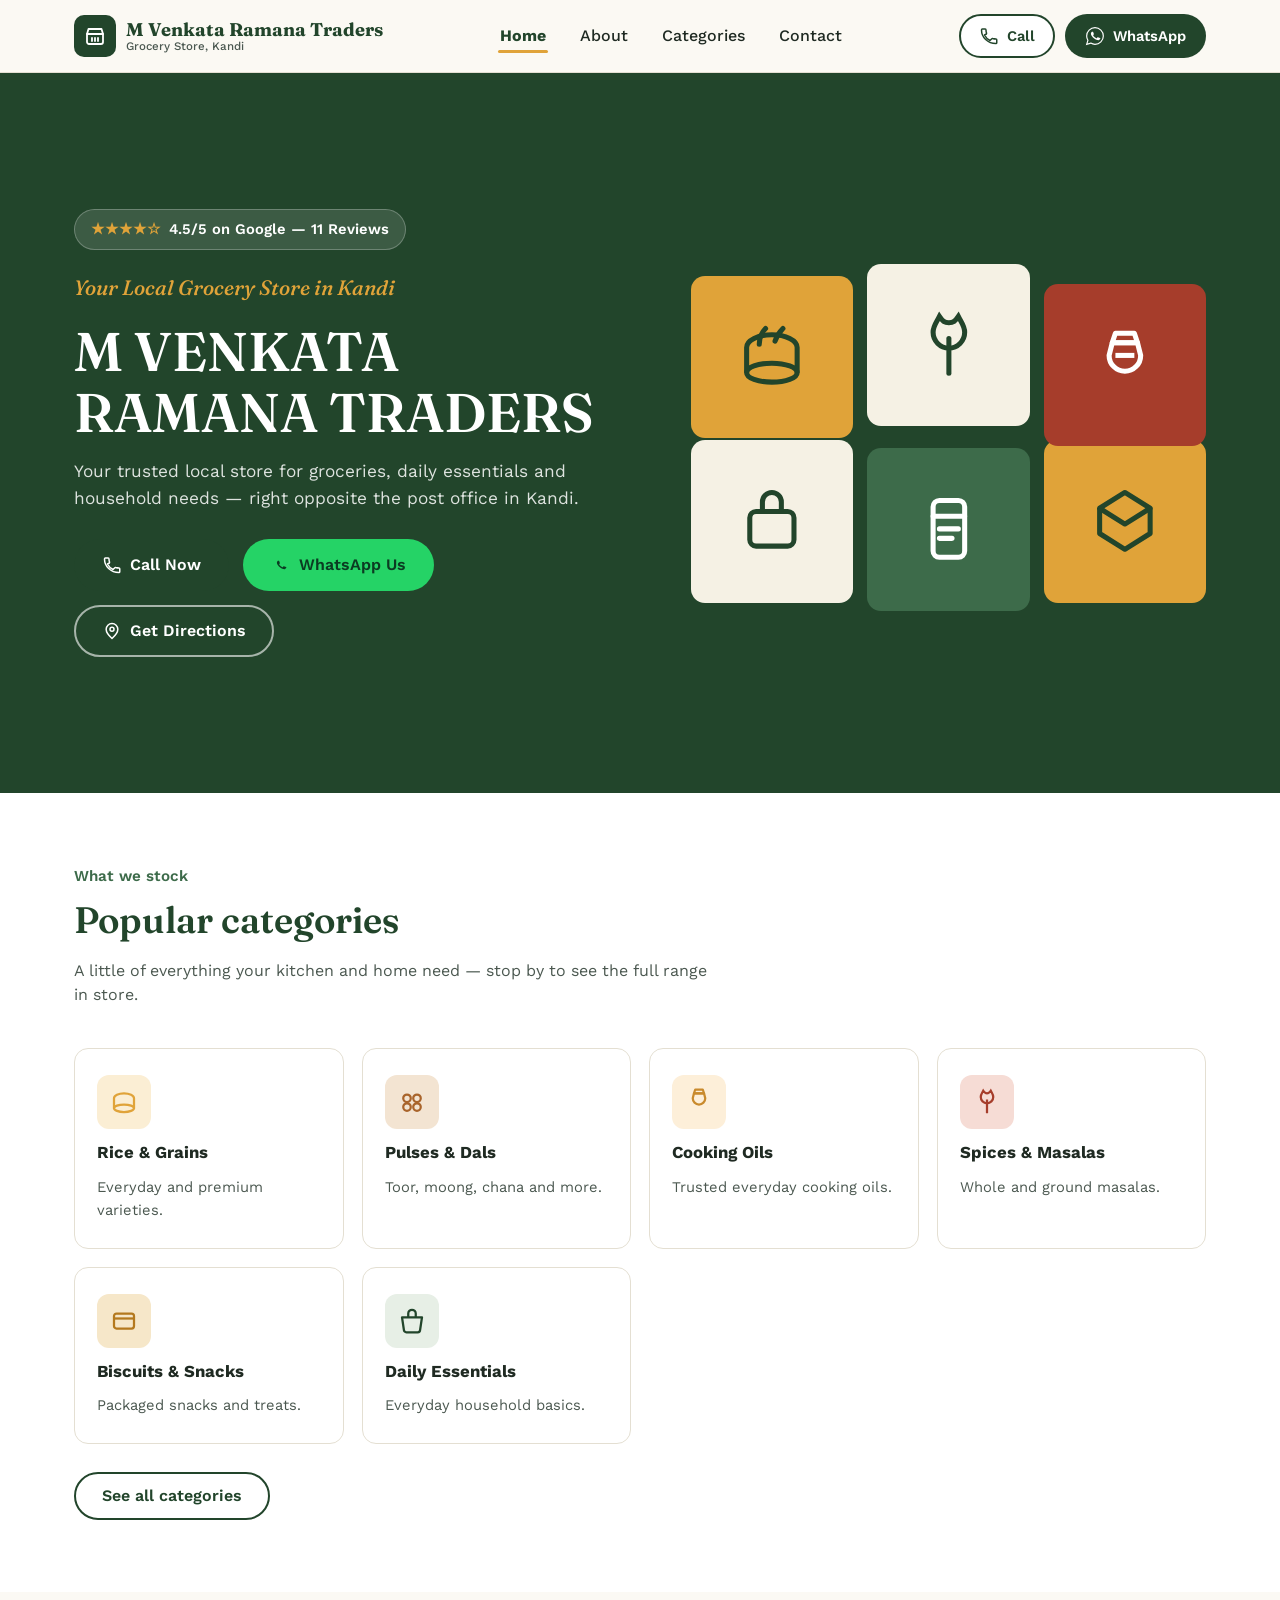
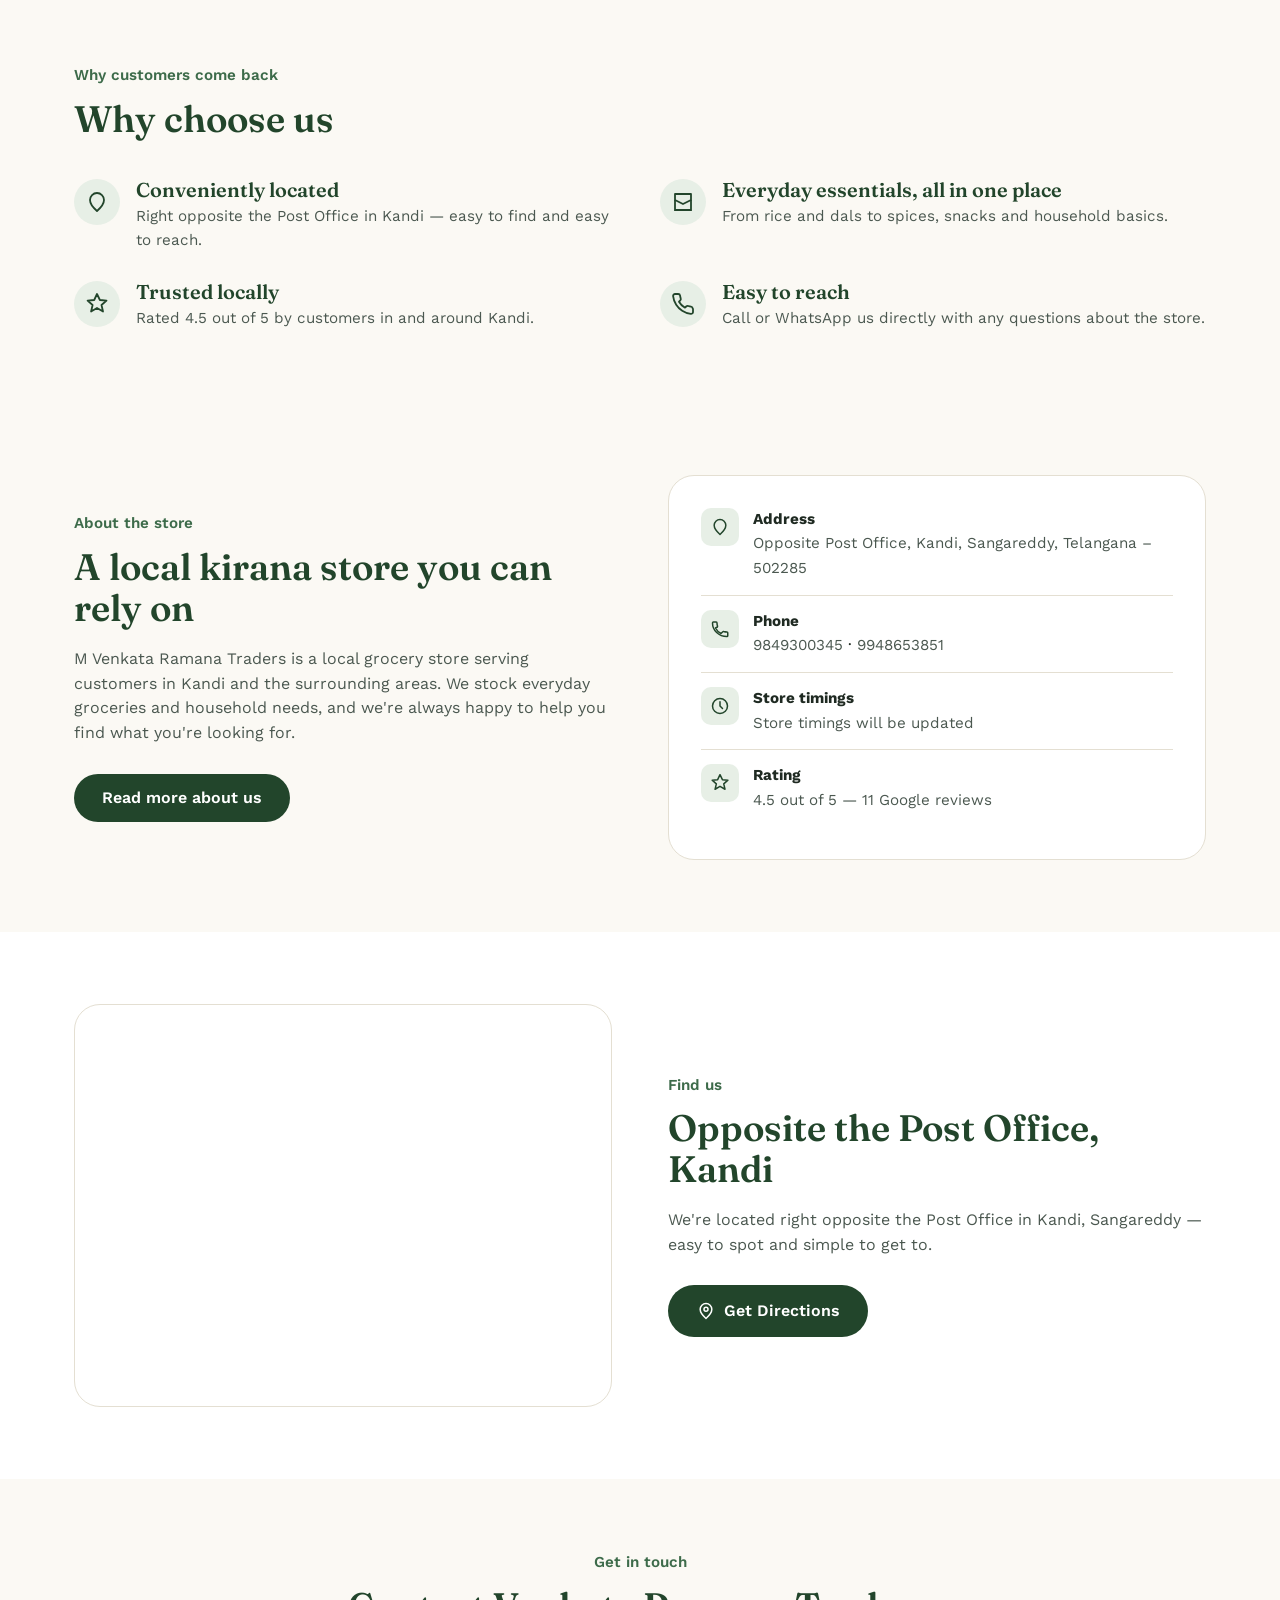
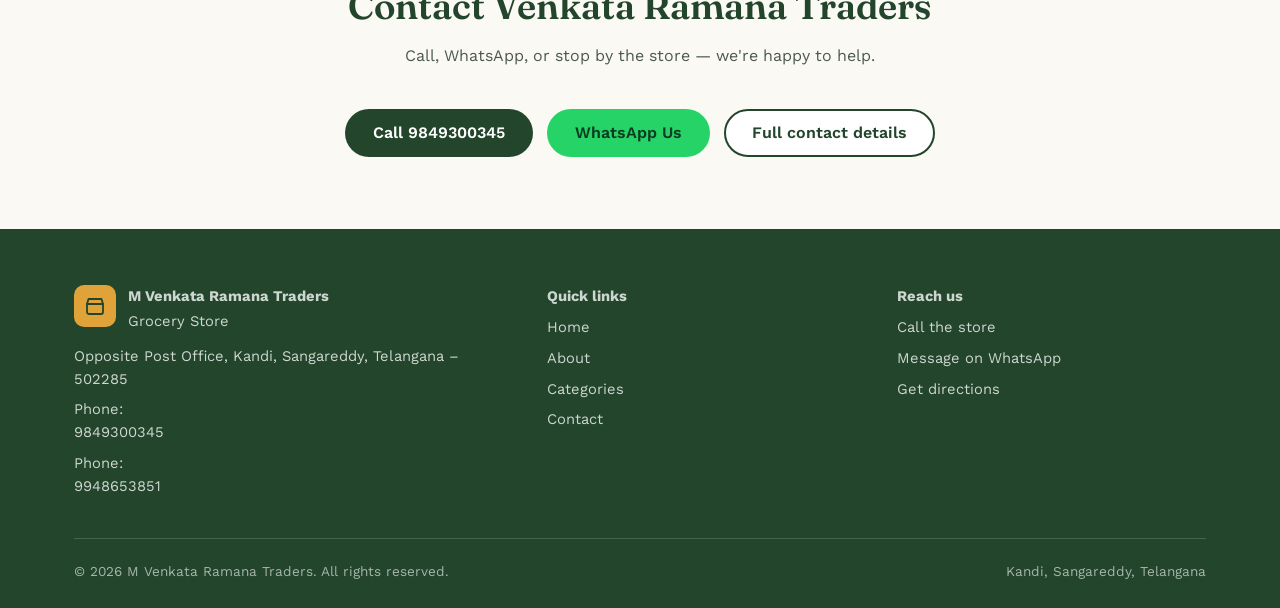
==== commit 5ea179da: "Update phone number in index.html" ====
--- a/venkat-ramana-traders/index.html
+++ b/venkat-ramana-traders/index.html
@@ -217,7 +217,7 @@
         </div>
         <div class="info-row">
           <span class="icon"><svg viewBox="0 0 24 24" fill="none" stroke="currentColor" stroke-width="1.8"><path d="M6.6 10.8c1.4 2.8 3.8 5.2 6.6 6.6l2.2-2.2c.3-.3.7-.4 1.1-.2 1.2.4 2.5.6 3.8.6.6 0 1 .4 1 1V20c0 .6-.4 1-1 1C10.5 21 3 13.5 3 4.7c0-.6.4-1 1-1h3.4c.6 0 1 .4 1 1 0 1.3.2 2.6.6 3.8.1.4 0 .8-.2 1.1L6.6 10.8z" stroke-linejoin="round"/></svg></span>
-          <div><strong>Phone</strong><a href="tel:+919849300345">9849300345</a> &middot; <a href="tel:+919949670461">9949670461</a></div>
+          <div><strong>Phone</strong><a href="tel:+919849300345">9849300345</a> &middot; <a href="tel:+919948653851">9948653851</a></div>
         </div>
         <div class="info-row">
           <span class="icon"><svg viewBox="0 0 24 24" fill="none" stroke="currentColor" stroke-width="1.8"><circle cx="12" cy="12" r="9"/><path d="M12 7v5l3 3" stroke-linecap="round"/></svg></span>
@@ -289,7 +289,7 @@
         </div>
         <p>Opposite Post Office, Kandi, Sangareddy, Telangana – 502285</p>
         <p>Phone: <a href="tel:+919849300345">9849300345</a></p>
-        <p>Phone: <a href="tel:+919949670461">9949670461</a></p>
+        <p>Phone: <a href="tel:+919948653851">9948653851</a></p>
       </div>
       <div class="footer-col">
         <p class="footer-title">Quick links</p>
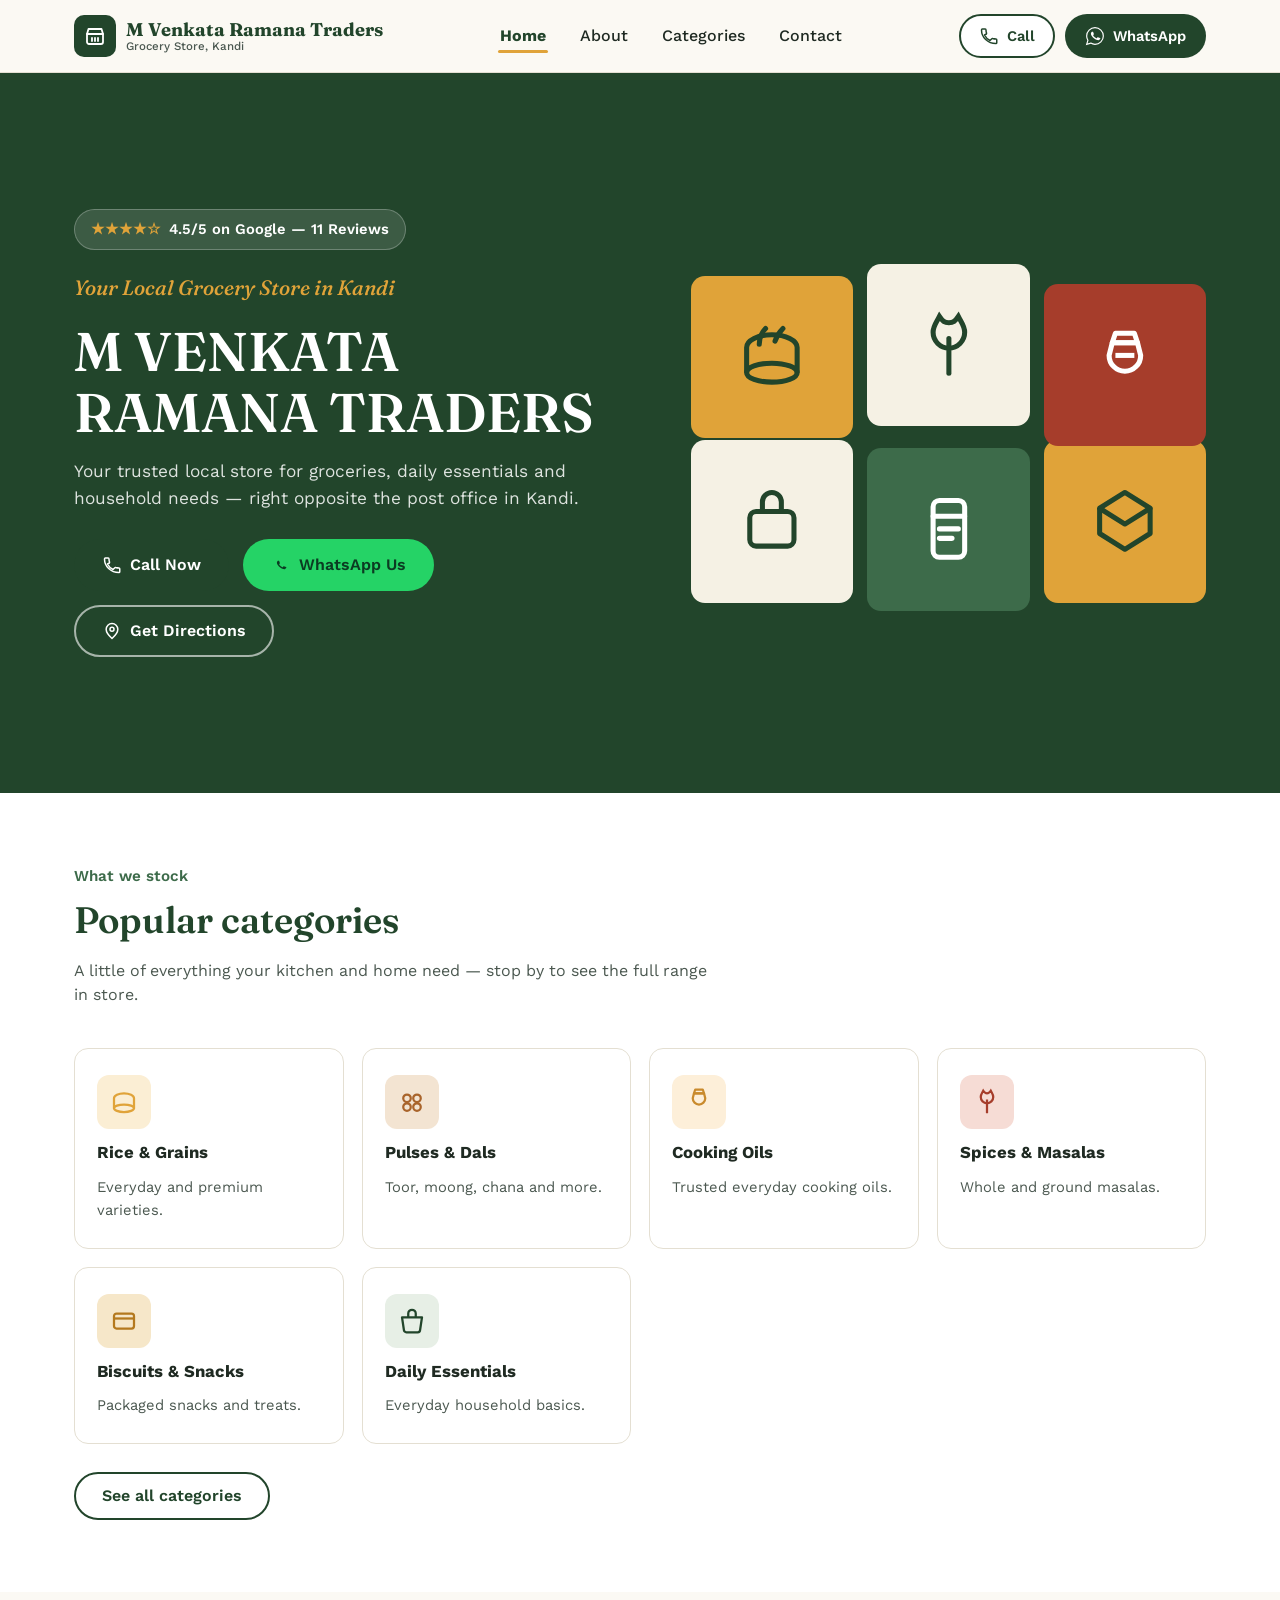
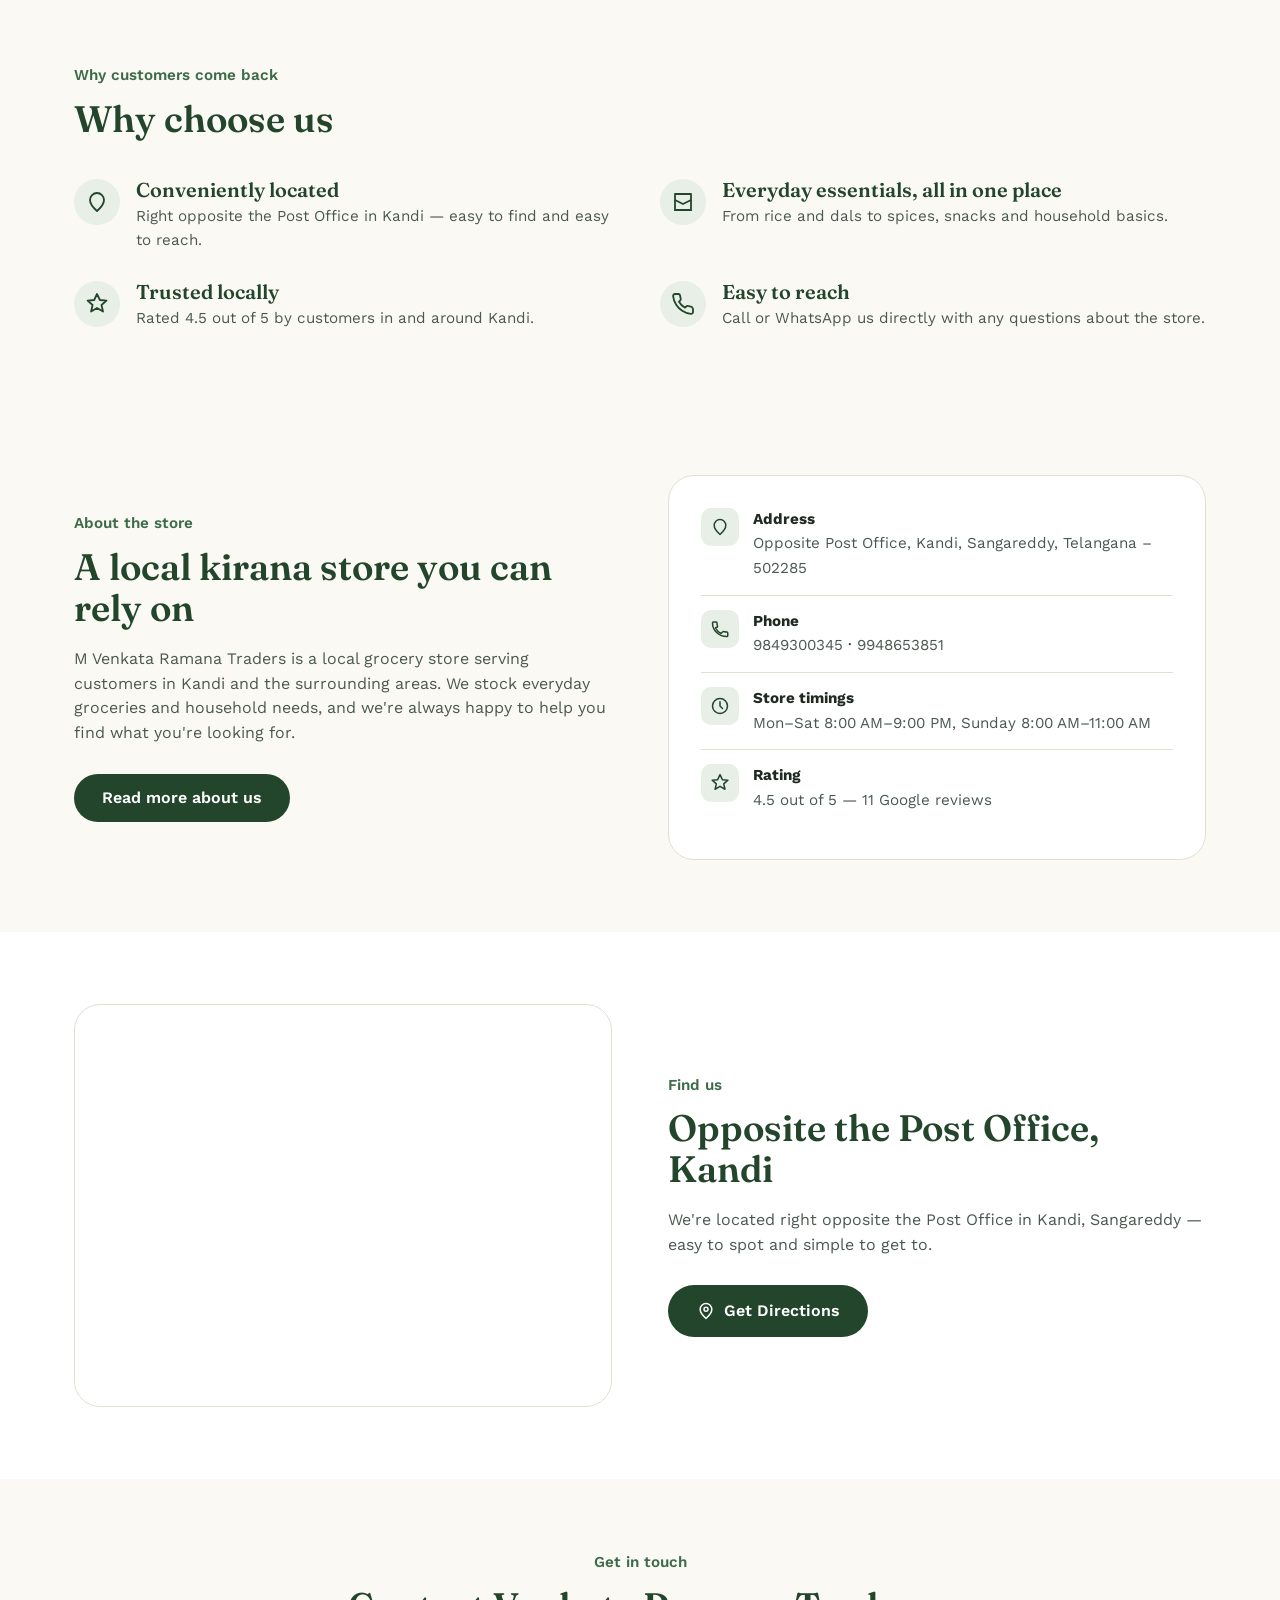
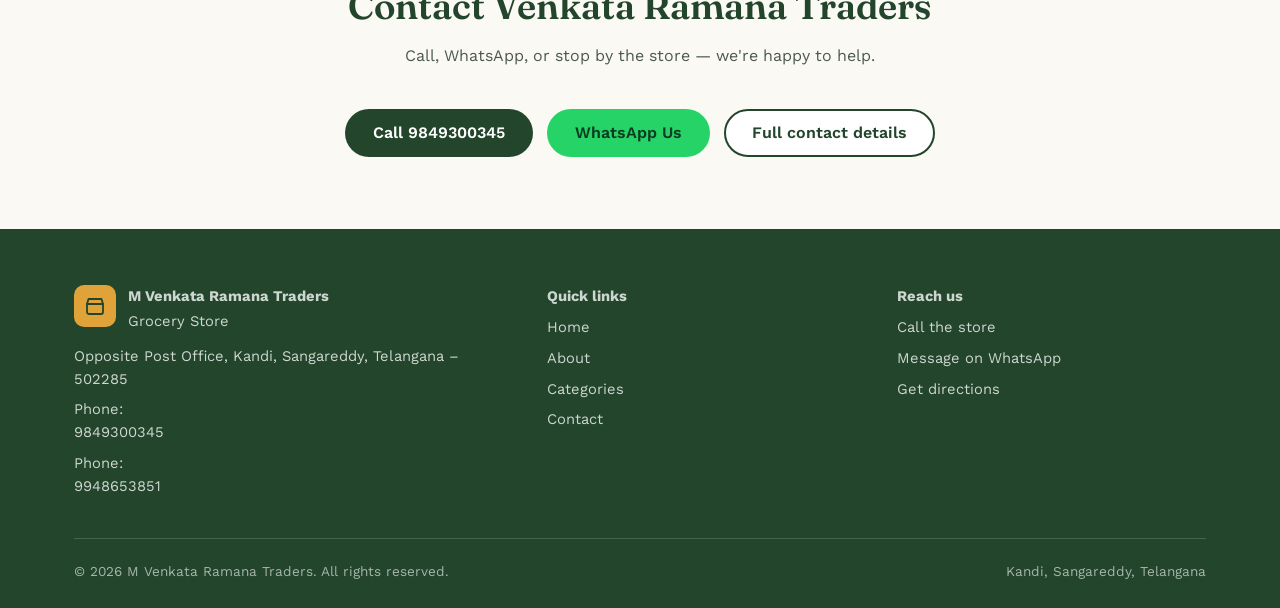
==== commit b0001d49: "Update store timings in index.html" ====
--- a/venkat-ramana-traders/index.html
+++ b/venkat-ramana-traders/index.html
@@ -221,7 +221,7 @@
         </div>
         <div class="info-row">
           <span class="icon"><svg viewBox="0 0 24 24" fill="none" stroke="currentColor" stroke-width="1.8"><circle cx="12" cy="12" r="9"/><path d="M12 7v5l3 3" stroke-linecap="round"/></svg></span>
-          <div><strong>Store timings</strong><span>Store timings will be updated</span></div>
+          <div><strong>Store timings</strong><span>Mon–Sat 8:00 AM–9:00 PM, Sunday 8:00 AM–11:00 AM</span></div>
         </div>
         <div class="info-row">
           <span class="icon"><svg viewBox="0 0 24 24" fill="none" stroke="currentColor" stroke-width="1.8"><path d="M12 2l2.9 6 6.6.6-5 4.4 1.5 6.5L12 16l-5.9 3.5 1.5-6.5-5-4.4 6.6-.6L12 2z" stroke-linejoin="round"/></svg></span>
